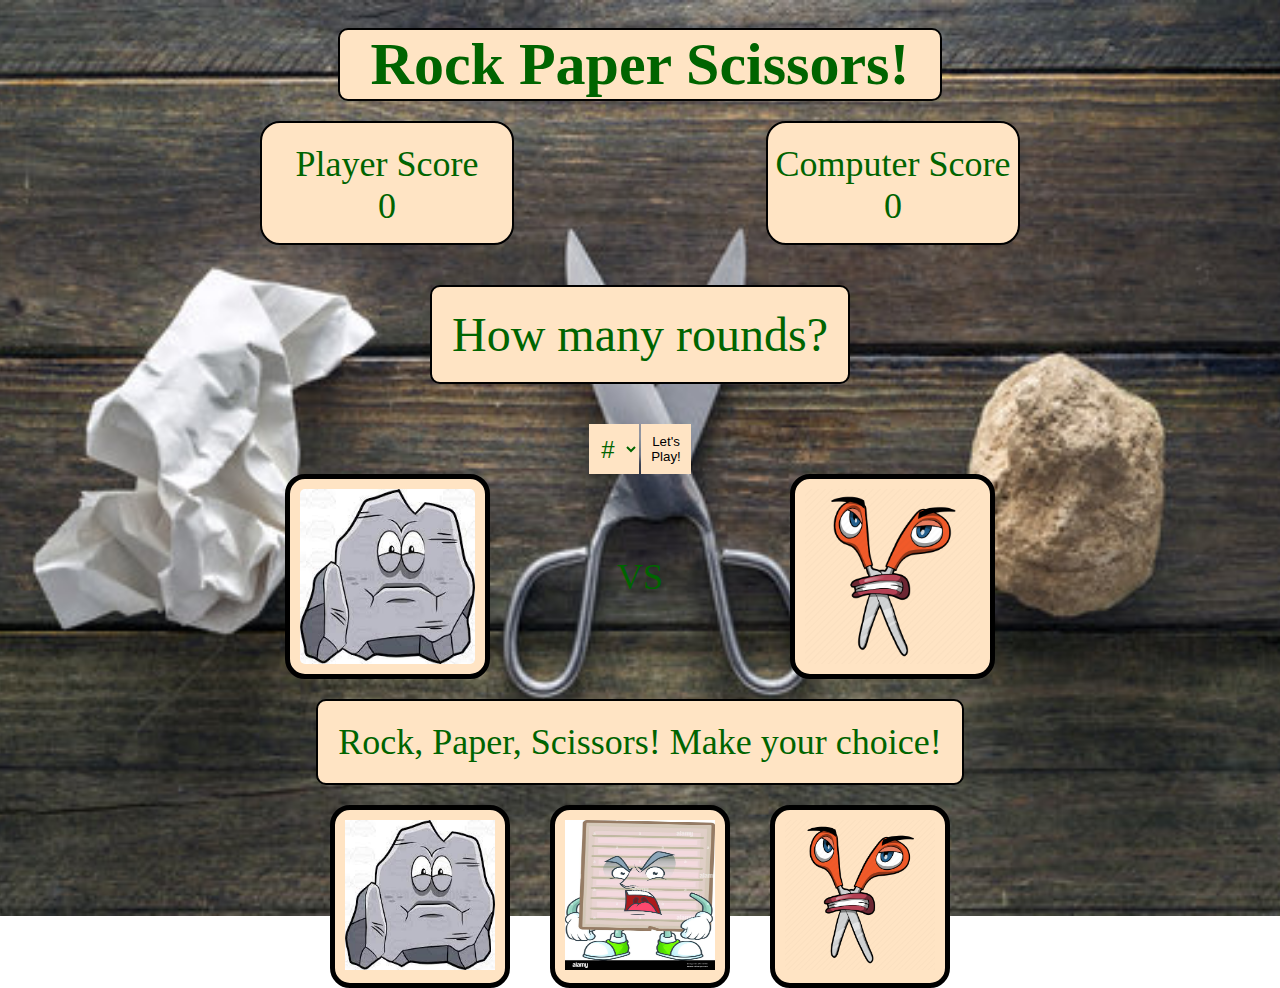
==== index.html @ 719f5393 "Add default round option and change choice functions" ====
<!DOCTYPE html>
<html lang="en">
    <head>
        <meta charset="utf-8">
        <meta name="viewport" content="width=device-width, initial-scale=1.0">
        <title>Rock, Paper, Scissors, Shoot!</title>
        <script src="javascript.js" defer></script>
        <link rel="stylesheet" href="styles.css">
    </head>
    <body>
        <div class="container">
            <h1 class="title">Rock Paper Scissors!</h1>
        </div>
        
        <div class="scoreboard">
            <div class="score player">
                <div class="score-text">Player Score</div>
                <div class="score-number">0</div>
            </div>
            <div class="score computer">
                <div class="score-text">Computer Score</div>
                <div class="score-number">0</div>
            </div>
        </div>
        
        <div class="container-message">
            <div class="game-messages">How many rounds?</div>
            <form>
                <select required id="user-input" class="answer">
                        <option>#</option>
                        <option>3</option>
                        <option>5</option>
                        <option>7</option>
                </select>
                <input class="submit btn" type="button" onclick="gameRounds()" value="Let's Play!"/>
            </form> 
        </div>
        <div class="play-round">
            <img class ="selection player" src="images/rock.jpg" alt ="A rock" width="150px" height="150px">
            <div class="vs">VS</div>
            <img class ="selection computer" src="images/scissors.png" alt ="Sharp scissors" width="150px" height="150px">
        </div>
        
        <div class="container">
            <div class="choose-message">Rock, Paper, Scissors! Make your choice!</div>
        </div>
        <div class="options">
            <button type="button" id="rock" onclick="chooseRock()" value="Rock" class="rock btn"><img src="images/rock.jpg" alt ="A sturdy rock" width="150px" height="150px"></button>
            <button type="button" id="paper" onclick="choosePaper()" value="Paper" class="paper btn"><img src="images/paper.jpg" alt ="A piece of paper" width="150px" height="150px"></button>
            <button type="button" id="scissors" onclick="chooseScissors()" value="Scissors" class="scissors btn"><img src="images/scissors.png" alt ="Sharp scissors" width="150px" height="150px"></button>
        </div>
    </body>
</html>
---- styles.css ----
body {
    background: url("images/background.jpg") no-repeat center center/ cover;
    height: 100vh;
    color: darkgreen;
}

.container {
    display: flex;
    justify-content: center;
}

.container-message {
    display: flex;
    flex-direction: column;
    align-items: center;
}

.answer {
    height: 50px;
    width: 50px;
    background-color: bisque;
    border: 0;
}

form {
    display: flex;
}

.submit {
    height: 50px;
    width: 50px;
    background-color: bisque;
    white-space: initial;
    border: 0;
    margin-left: 2px;
}

.title {
    text-align: center;
    font-size: 60px;
    font-weight: bold;
    margin: 20px;
    border: 2px solid black;
    border-radius: 10px;
    background-color: bisque;
    width: 600px;
}

.scoreboard {
    display: flex;
    justify-content: space-evenly;
}

.score-number {
    text-align: center;
}

.score {
    text-align: center;
    width: 250px;
    height: 100px;
    font-size: 36px;
    border: 2px solid black;
    border-radius:  20px;
    background-color: bisque;
    padding-top: 20px;
}

.game-messages {
    text-align: center;
    font-size: 48px;
    margin: 40px;
    border: 2px solid black;
    border-radius: 10px;
    background-color: bisque;
    padding: 20px;
}

.play-round {
    display: flex;
    justify-content: space-evenly;
}

.selection {
    width: 175px;
    height: 175px;
    border: 5px solid black;
    border-radius: 20px;
    padding: 10px;
    background-color: bisque;
    vertical-align: middle;
}

option,
select {
    font-size: 24px;
    color: darkgreen;
    text-align: center;
}

.vs {
    display: flex;
    flex-direction: column;
    justify-content: center;
    font-size: 36px;
}

.selection.player {
    margin-left: 150px;
}

.selection.computer {
    margin-right: 150px;
}

.choose-message {
    text-align: center;
    font-size: 36px;
    margin: 20px;
    border: 2px solid black;
    border-radius: 10px;
    background-color: bisque;
    padding: 20px;
}

.options {
    display: flex;
    justify-content: center;
}

.options > .btn {
    border: 5px solid black;
    border-radius: 20px;
    padding: 10px;
    background-color: bisque;
}

.image-text {
    text-align: center;
}

.btn:hover {
    background-color: brown;
    cursor: pointer;
}

.paper.btn {
    margin: auto 40px;
}
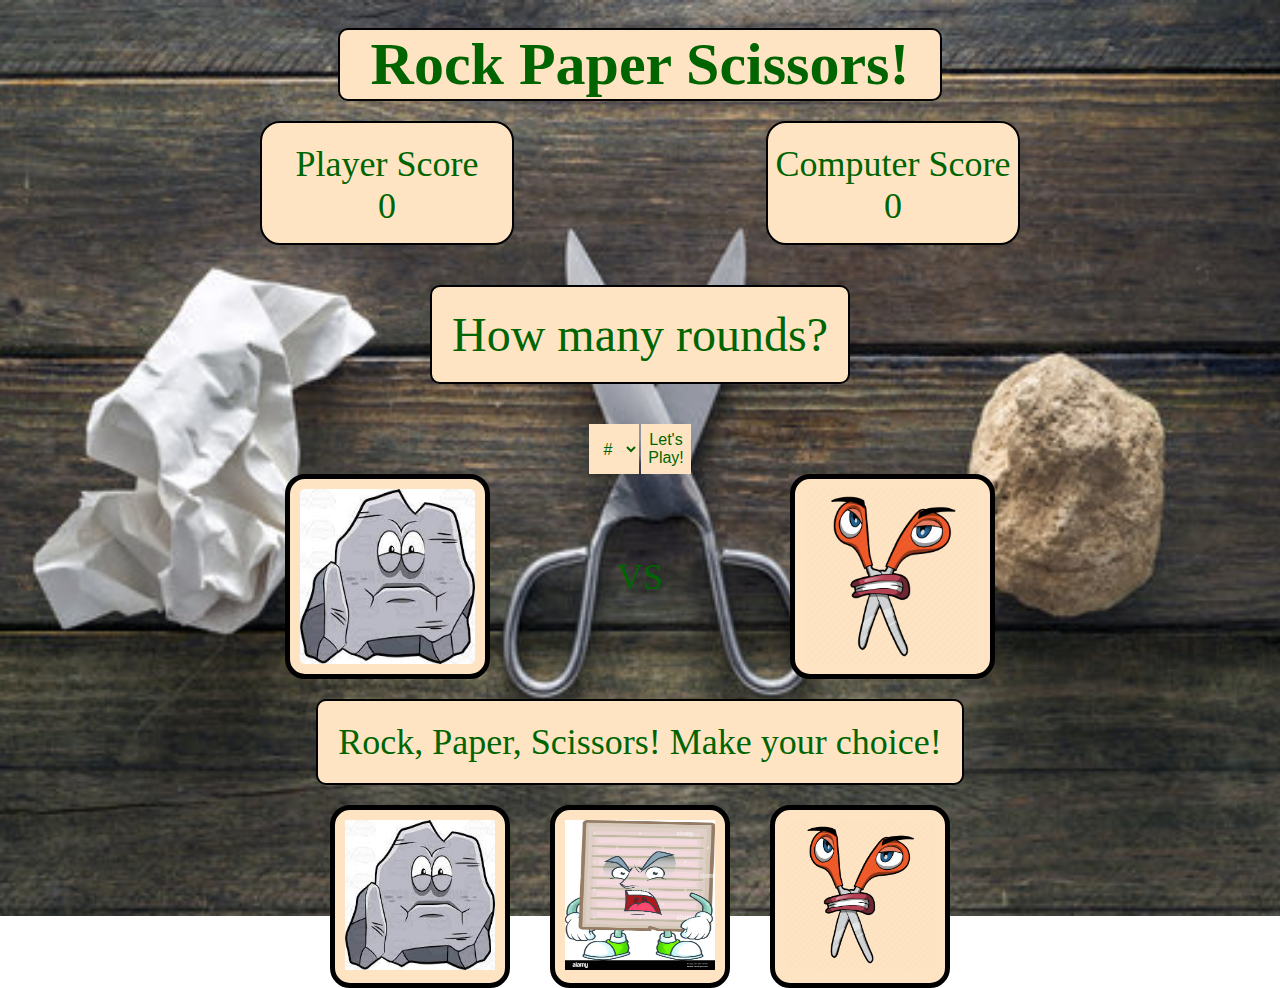
==== commit 4b20810a: "Add ID element to scoreboard" ====
--- a/index.html
+++ b/index.html
@@ -15,11 +15,11 @@
         <div class="scoreboard">
             <div class="score player">
                 <div class="score-text">Player Score</div>
-                <div class="score-number">0</div>
+                <div id="player-score" class="score-number">0</div>
             </div>
             <div class="score computer">
                 <div class="score-text">Computer Score</div>
-                <div class="score-number">0</div>
+                <div id="computer-score" class="score-number">0</div>
             </div>
         </div>
         
--- a/styles.css
+++ b/styles.css
@@ -92,8 +92,9 @@
 }
 
 option,
-select {
-    font-size: 24px;
+select,
+input {
+    font-size: 16px;
     color: darkgreen;
     text-align: center;
 }
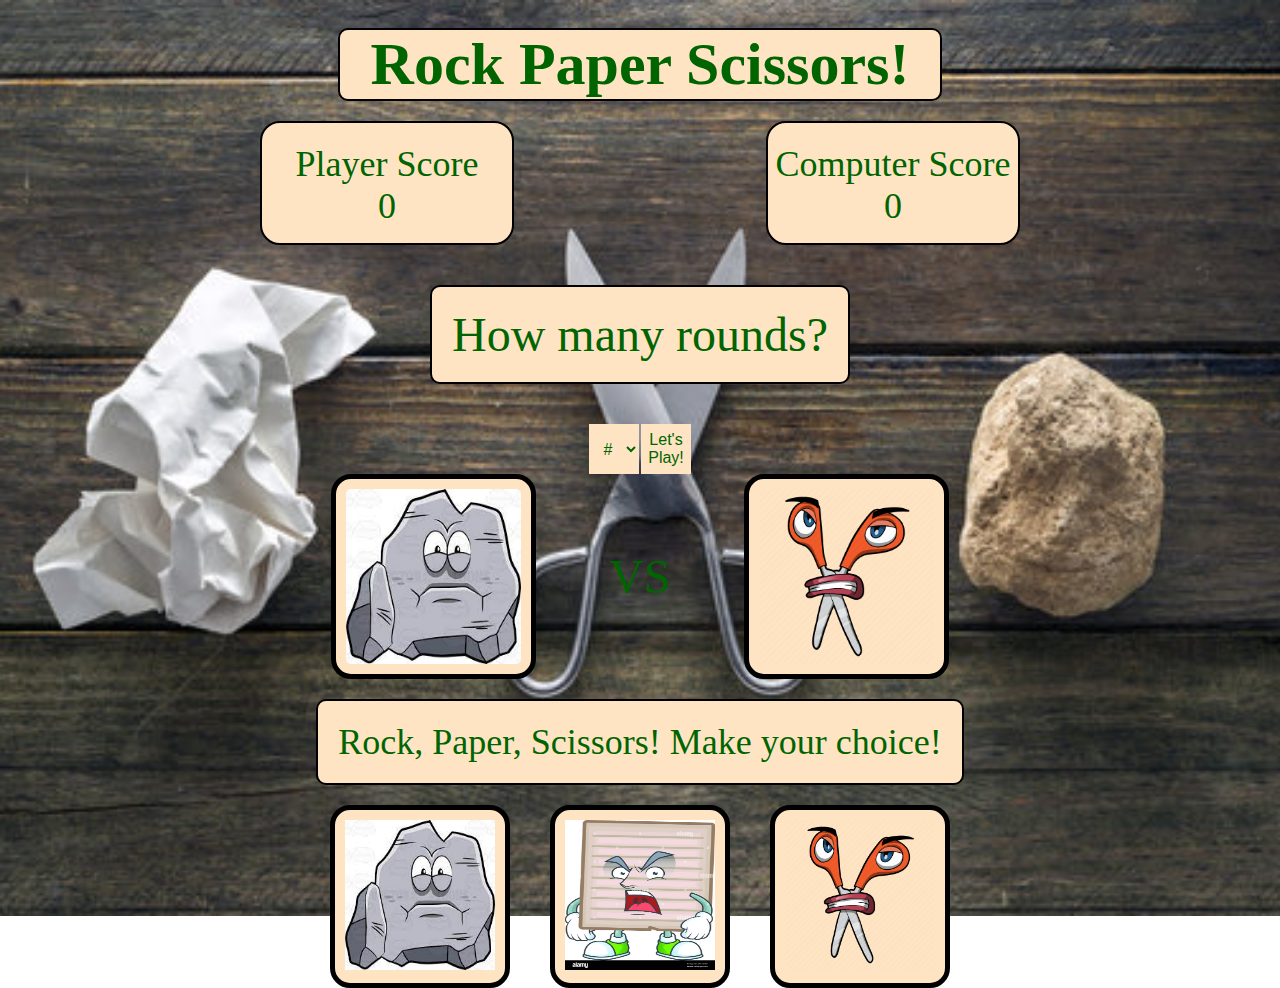
==== commit 8c9871a3: "Fix type after merge that screwed everything up" ====
--- a/index.html
+++ b/index.html
@@ -24,7 +24,7 @@
         </div>
         
         <div class="container-message">
-            <div class="game-messages">How many rounds?</div>
+            <div id = "game-message" class="game-messages">How many rounds?</div>
             <form>
                 <select required id="user-input" class="answer">
                         <option>#</option>
@@ -36,9 +36,9 @@
             </form> 
         </div>
         <div class="play-round">
-            <img class ="selection player" src="images/rock.jpg" alt ="A rock" width="150px" height="150px">
+            <img id="img-player" class ="selection player" src="images/rock.jpg" alt ="A rock" width="150px" height="150px">
             <div class="vs">VS</div>
-            <img class ="selection computer" src="images/scissors.png" alt ="Sharp scissors" width="150px" height="150px">
+            <img id="img-computer" class ="selection computer" src="images/scissors.png" alt ="Sharp scissors" width="150px" height="150px">
         </div>
         
         <div class="container">
--- a/styles.css
+++ b/styles.css
@@ -103,15 +103,15 @@
     display: flex;
     flex-direction: column;
     justify-content: center;
-    font-size: 36px;
+    font-size: 48px;
 }
 
 .selection.player {
-    margin-left: 150px;
+    margin-left: 250px;
 }
 
 .selection.computer {
-    margin-right: 150px;
+    margin-right: 250px;
 }
 
 .choose-message {
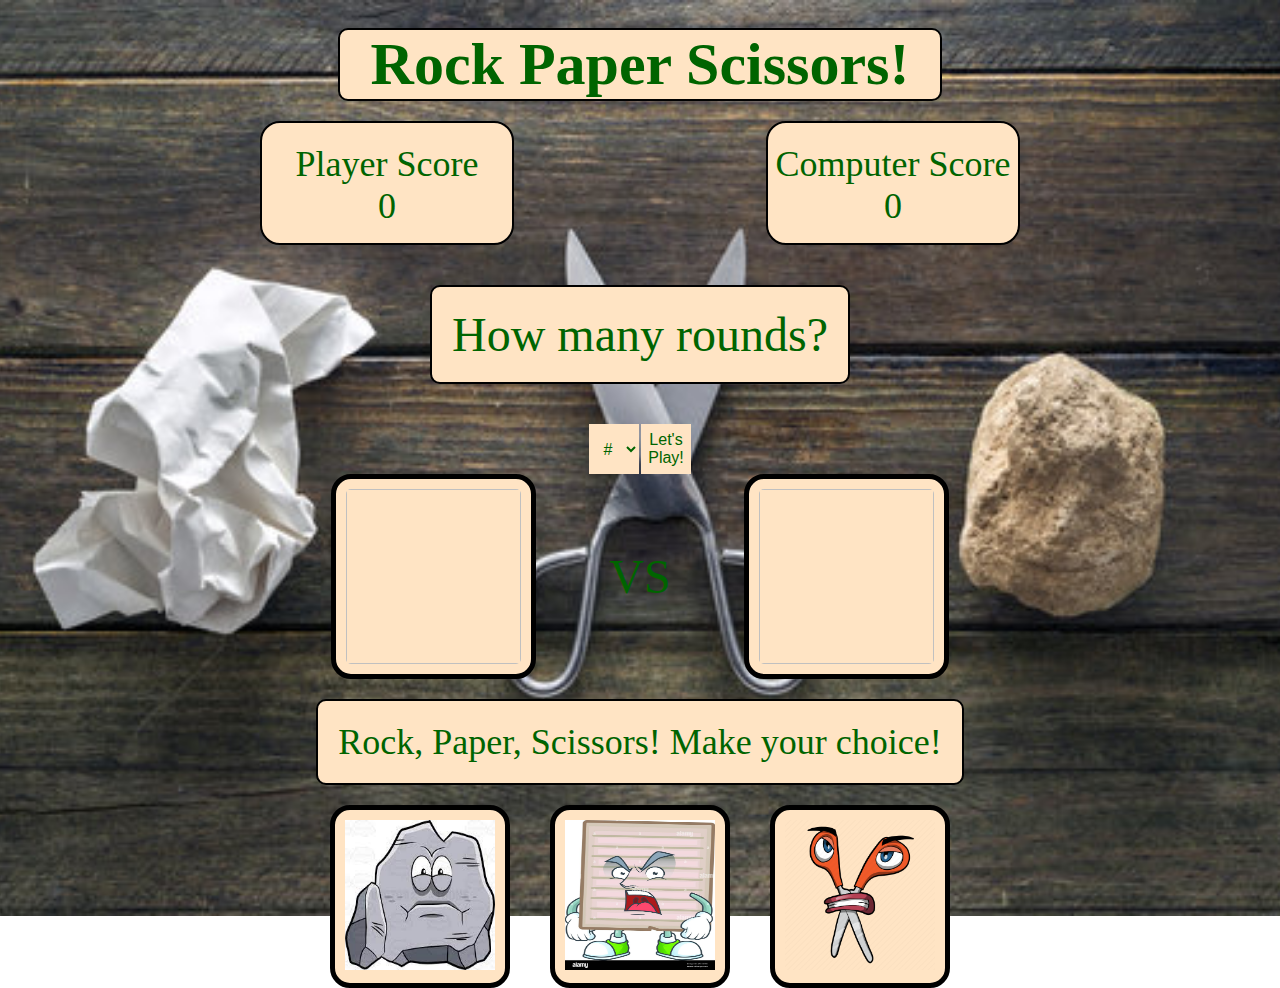
==== commit 29782876: "Remove image from selection before round is played" ====
--- a/index.html
+++ b/index.html
@@ -36,9 +36,9 @@
             </form> 
         </div>
         <div class="play-round">
-            <img id="img-player" class ="selection player" src="images/rock.jpg" alt ="A rock" width="150px" height="150px">
+            <img id="img-player" class ="selection player" width="150px" height="150px">
             <div class="vs">VS</div>
-            <img id="img-computer" class ="selection computer" src="images/scissors.png" alt ="Sharp scissors" width="150px" height="150px">
+            <img id="img-computer" class ="selection computer" width="150px" height="150px">
         </div>
         
         <div class="container">
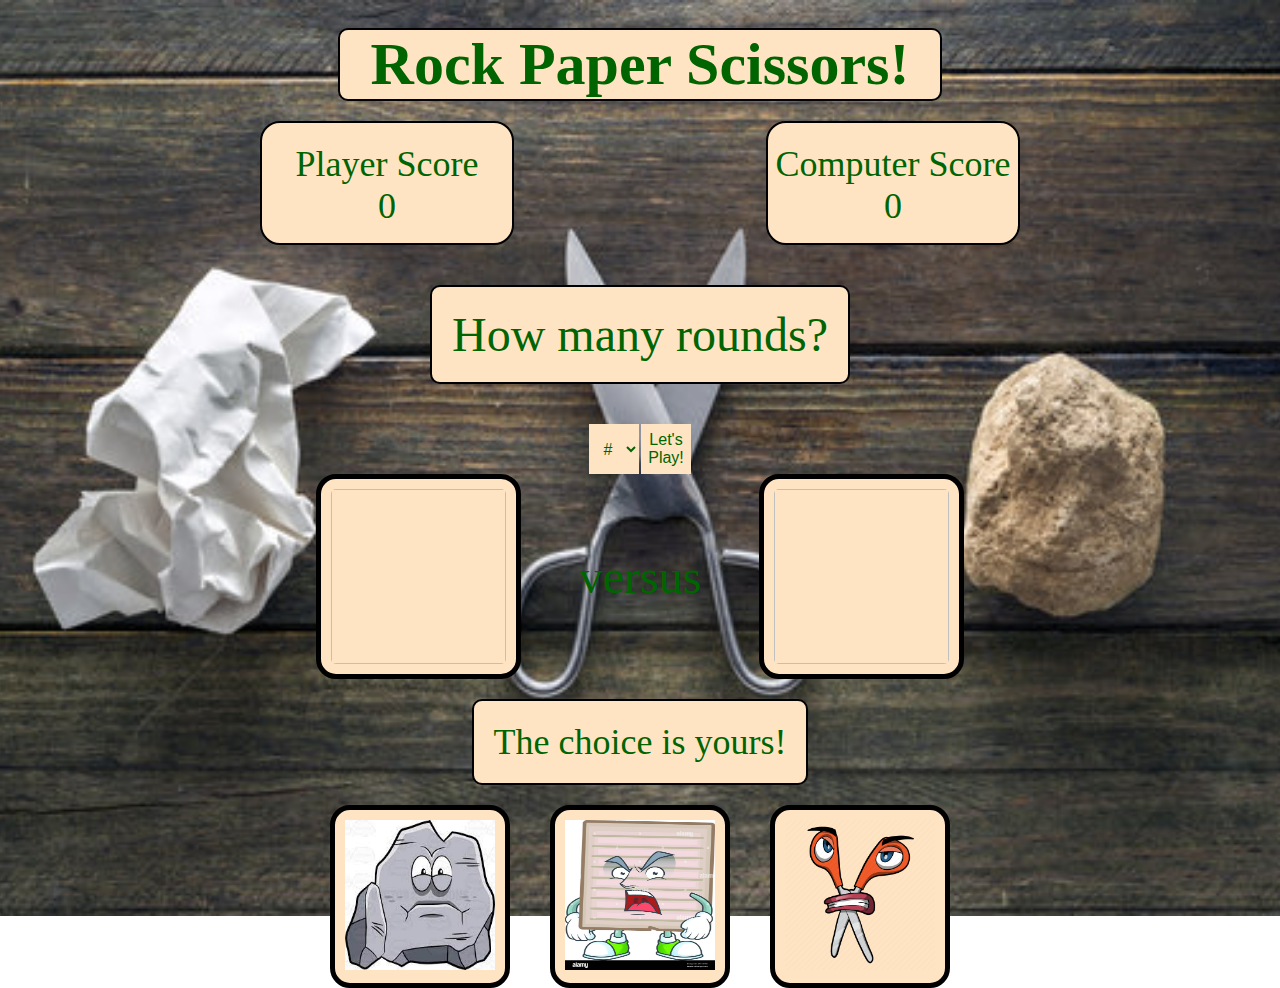
==== commit 86dca79c: "Change default message text" ====
--- a/index.html
+++ b/index.html
@@ -37,17 +37,17 @@
         </div>
         <div class="play-round">
             <img id="img-player" class ="selection player" width="150px" height="150px">
-            <div class="vs">VS</div>
+            <div class="vs">versus</div>
             <img id="img-computer" class ="selection computer" width="150px" height="150px">
         </div>
         
         <div class="container">
-            <div class="choose-message">Rock, Paper, Scissors! Make your choice!</div>
+            <div class="choose-message">The choice is yours!</div>
         </div>
         <div class="options">
-            <button type="button" id="rock" onclick="chooseRock()" value="Rock" class="rock btn"><img src="images/rock.jpg" alt ="A sturdy rock" width="150px" height="150px"></button>
-            <button type="button" id="paper" onclick="choosePaper()" value="Paper" class="paper btn"><img src="images/paper.jpg" alt ="A piece of paper" width="150px" height="150px"></button>
-            <button type="button" id="scissors" onclick="chooseScissors()" value="Scissors" class="scissors btn"><img src="images/scissors.png" alt ="Sharp scissors" width="150px" height="150px"></button>
+            <button type="button" id="rock" class="rock btn" onclick="chooseRock()"><img src="images/rock.jpg" alt ="A sturdy rock" width="150px" height="150px"></button>
+            <button type="button" id="paper" class="paper btn" onclick="choosePaper()"><img src="images/paper.jpg" alt ="A piece of paper" width="150px" height="150px"></button>
+            <button type="button" id="scissors" class="scissors btn" onclick="chooseScissors()"><img src="images/scissors.png" alt ="Sharp scissors" width="150px" height="150px"></button>
         </div>
     </body>
 </html>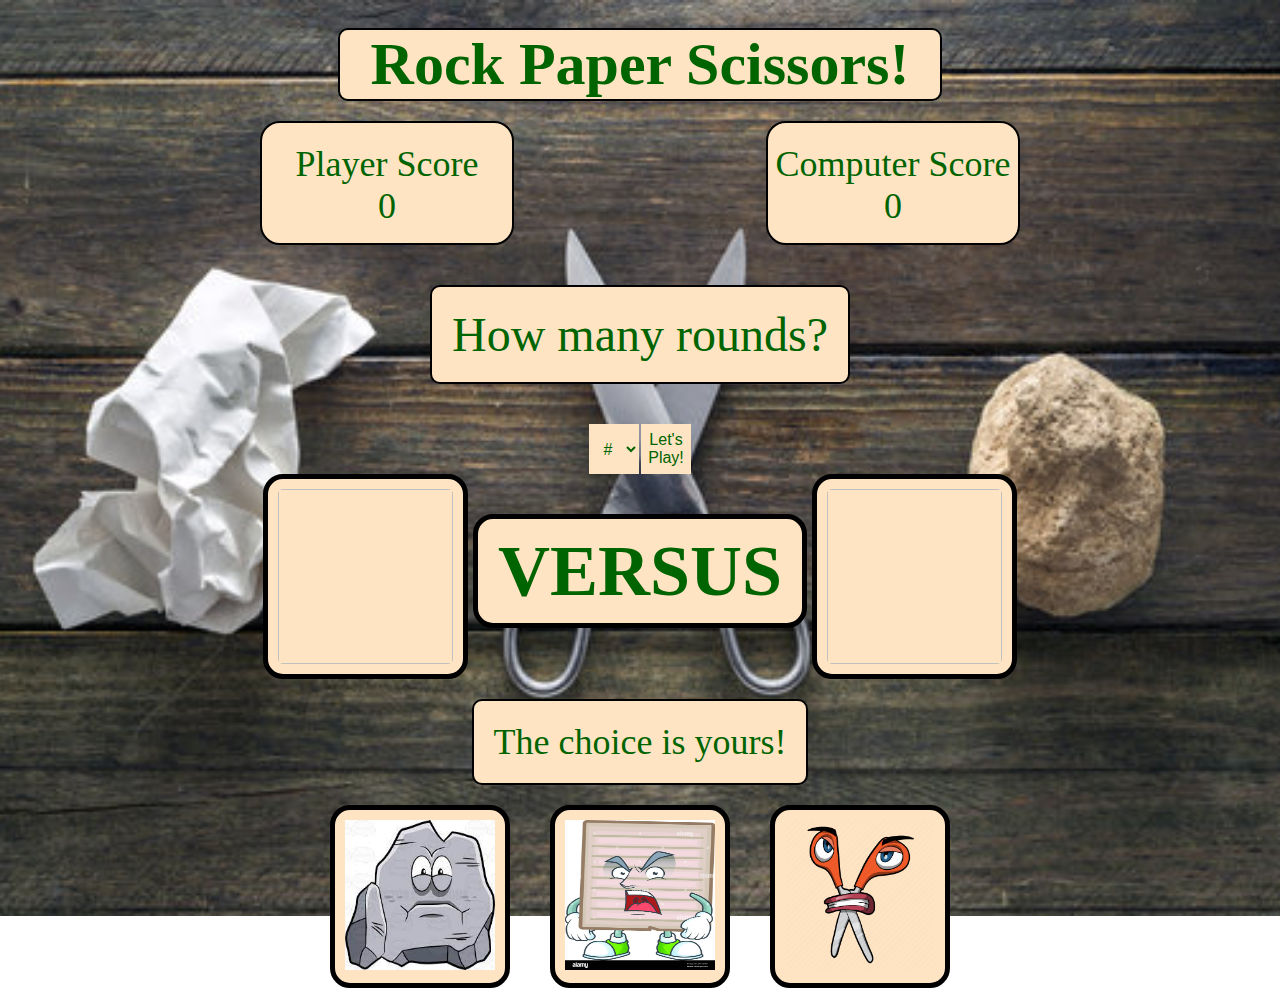
==== commit d1a57afb: "Format code for readability" ====
--- a/index.html
+++ b/index.html
@@ -1,53 +1,99 @@
 <!DOCTYPE html>
 <html lang="en">
-    <head>
-        <meta charset="utf-8">
-        <meta name="viewport" content="width=device-width, initial-scale=1.0">
-        <title>Rock, Paper, Scissors, Shoot!</title>
-        <script src="javascript.js" defer></script>
-        <link rel="stylesheet" href="styles.css">
-    </head>
-    <body>
-        <div class="container">
-            <h1 class="title">Rock Paper Scissors!</h1>
-        </div>
-        
-        <div class="scoreboard">
-            <div class="score player">
-                <div class="score-text">Player Score</div>
-                <div id="player-score" class="score-number">0</div>
-            </div>
-            <div class="score computer">
-                <div class="score-text">Computer Score</div>
-                <div id="computer-score" class="score-number">0</div>
-            </div>
-        </div>
-        
-        <div class="container-message">
-            <div id = "game-message" class="game-messages">How many rounds?</div>
-            <form>
-                <select required id="user-input" class="answer">
-                        <option>#</option>
-                        <option>3</option>
-                        <option>5</option>
-                        <option>7</option>
-                </select>
-                <input class="submit btn" type="button" onclick="gameRounds()" value="Let's Play!"/>
-            </form> 
-        </div>
-        <div class="play-round">
-            <img id="img-player" class ="selection player" width="150px" height="150px">
-            <div class="vs">versus</div>
-            <img id="img-computer" class ="selection computer" width="150px" height="150px">
-        </div>
-        
-        <div class="container">
-            <div class="choose-message">The choice is yours!</div>
-        </div>
-        <div class="options">
-            <button type="button" id="rock" class="rock btn" onclick="chooseRock()"><img src="images/rock.jpg" alt ="A sturdy rock" width="150px" height="150px"></button>
-            <button type="button" id="paper" class="paper btn" onclick="choosePaper()"><img src="images/paper.jpg" alt ="A piece of paper" width="150px" height="150px"></button>
-            <button type="button" id="scissors" class="scissors btn" onclick="chooseScissors()"><img src="images/scissors.png" alt ="Sharp scissors" width="150px" height="150px"></button>
-        </div>
-    </body>
-</html>+  <head>
+    <meta charset="utf-8" />
+    <meta name="viewport" content="width=device-width, initial-scale=1.0" />
+    <title>Rock, Paper, Scissors, Shoot!</title>
+    <script src="javascript.js" defer></script>
+    <link rel="stylesheet" href="styles.css" />
+  </head>
+  <body>
+    <div class="container">
+      <h1 class="title">Rock Paper Scissors!</h1>
+    </div>
+
+    <div class="scoreboard">
+      <div class="score player">
+        <div class="score-text">Player Score</div>
+        <div id="player-score" class="score-number">0</div>
+      </div>
+      <div class="score computer">
+        <div class="score-text">Computer Score</div>
+        <div id="computer-score" class="score-number">0</div>
+      </div>
+    </div>
+
+    <div class="container-message">
+      <div id="game-message" class="game-messages">How many rounds?</div>
+      <form>
+        <select required id="user-input" class="answer">
+          <option>#</option>
+          <option>3</option>
+          <option>5</option>
+          <option>7</option>
+        </select>
+        <input
+          class="submit btn"
+          type="button"
+          onclick="gameRounds()"
+          value="Let's Play!"
+        />
+      </form>
+    </div>
+    <div class="play-round">
+      <img
+        id="img-player"
+        class="selection player"
+        width="150px"
+        height="150px"
+      />
+      <div class="vs">versus</div>
+      <img
+        id="img-computer"
+        class="selection computer"
+        width="150px"
+        height="150px"
+      />
+    </div>
+
+    <div class="container">
+      <div class="choose-message">The choice is yours!</div>
+    </div>
+    <div class="options">
+      <button type="button" id="rock" class="rock btn" onclick="chooseRock()">
+        <img
+          src="images/rock.jpg"
+          alt="A sturdy rock"
+          width="150px"
+          height="150px"
+        />
+      </button>
+      <button
+        type="button"
+        id="paper"
+        class="paper btn"
+        onclick="choosePaper()"
+      >
+        <img
+          src="images/paper.jpg"
+          alt="A piece of paper"
+          width="150px"
+          height="150px"
+        />
+      </button>
+      <button
+        type="button"
+        id="scissors"
+        class="scissors btn"
+        onclick="chooseScissors()"
+      >
+        <img
+          src="images/scissors.png"
+          alt="Sharp scissors"
+          width="150px"
+          height="150px"
+        />
+      </button>
+    </div>
+  </body>
+</html>
--- a/styles.css
+++ b/styles.css
@@ -1,150 +1,158 @@
 body {
-    background: url("images/background.jpg") no-repeat center center/ cover;
-    height: 100vh;
-    color: darkgreen;
+  background: url("images/background.jpg") no-repeat center center/ cover;
+  height: 100vh;
+  color: darkgreen;
 }
 
 .container {
-    display: flex;
-    justify-content: center;
+  display: flex;
+  justify-content: center;
 }
 
 .container-message {
-    display: flex;
-    flex-direction: column;
-    align-items: center;
+  display: flex;
+  flex-direction: column;
+  align-items: center;
 }
 
 .answer {
-    height: 50px;
-    width: 50px;
-    background-color: bisque;
-    border: 0;
+  height: 50px;
+  width: 50px;
+  background-color: bisque;
+  border: 0;
 }
 
 form {
-    display: flex;
+  display: flex;
 }
 
 .submit {
-    height: 50px;
-    width: 50px;
-    background-color: bisque;
-    white-space: initial;
-    border: 0;
-    margin-left: 2px;
+  height: 50px;
+  width: 50px;
+  background-color: bisque;
+  white-space: initial;
+  border: 0;
+  margin-left: 2px;
 }
 
 .title {
-    text-align: center;
-    font-size: 60px;
-    font-weight: bold;
-    margin: 20px;
-    border: 2px solid black;
-    border-radius: 10px;
-    background-color: bisque;
-    width: 600px;
+  text-align: center;
+  font-size: 60px;
+  font-weight: bold;
+  margin: 20px;
+  border: 2px solid black;
+  border-radius: 10px;
+  background-color: bisque;
+  width: 600px;
 }
 
 .scoreboard {
-    display: flex;
-    justify-content: space-evenly;
+  display: flex;
+  justify-content: space-evenly;
 }
 
 .score-number {
-    text-align: center;
+  text-align: center;
 }
 
 .score {
-    text-align: center;
-    width: 250px;
-    height: 100px;
-    font-size: 36px;
-    border: 2px solid black;
-    border-radius:  20px;
-    background-color: bisque;
-    padding-top: 20px;
+  text-align: center;
+  width: 250px;
+  height: 100px;
+  font-size: 36px;
+  border: 2px solid black;
+  border-radius: 20px;
+  background-color: bisque;
+  padding-top: 20px;
 }
 
 .game-messages {
-    text-align: center;
-    font-size: 48px;
-    margin: 40px;
-    border: 2px solid black;
-    border-radius: 10px;
-    background-color: bisque;
-    padding: 20px;
+  text-align: center;
+  font-size: 48px;
+  margin: 40px;
+  border: 2px solid black;
+  border-radius: 10px;
+  background-color: bisque;
+  padding: 20px;
 }
 
 .play-round {
-    display: flex;
-    justify-content: space-evenly;
+  display: flex;
+  justify-content: space-evenly;
 }
 
 .selection {
-    width: 175px;
-    height: 175px;
-    border: 5px solid black;
-    border-radius: 20px;
-    padding: 10px;
-    background-color: bisque;
-    vertical-align: middle;
+  width: 175px;
+  height: 175px;
+  border: 5px solid black;
+  border-radius: 20px;
+  padding: 10px;
+  background-color: bisque;
+  vertical-align: middle;
 }
 
 option,
 select,
 input {
-    font-size: 16px;
-    color: darkgreen;
-    text-align: center;
+  font-size: 16px;
+  color: darkgreen;
+  text-align: center;
 }
 
 .vs {
-    display: flex;
-    flex-direction: column;
-    justify-content: center;
-    font-size: 48px;
+  display: flex;
+  flex-direction: column;
+  justify-content: center;
+  font-size: 72px;
+  font-weight: bold;
+  text-transform: uppercase;
+  background-color: bisque;
+  border: 5px solid black;
+  border-radius: 20px;
+  height: 100px;
+  padding: 2px 20px;
+  margin-top: 40px;
 }
 
 .selection.player {
-    margin-left: 250px;
+  margin-left: 250px;
 }
 
 .selection.computer {
-    margin-right: 250px;
+  margin-right: 250px;
 }
 
 .choose-message {
-    text-align: center;
-    font-size: 36px;
-    margin: 20px;
-    border: 2px solid black;
-    border-radius: 10px;
-    background-color: bisque;
-    padding: 20px;
+  text-align: center;
+  font-size: 36px;
+  margin: 20px;
+  border: 2px solid black;
+  border-radius: 10px;
+  background-color: bisque;
+  padding: 20px;
 }
 
 .options {
-    display: flex;
-    justify-content: center;
+  display: flex;
+  justify-content: center;
 }
 
 .options > .btn {
-    border: 5px solid black;
-    border-radius: 20px;
-    padding: 10px;
-    background-color: bisque;
+  border: 5px solid black;
+  border-radius: 20px;
+  padding: 10px;
+  background-color: bisque;
 }
 
 .image-text {
-    text-align: center;
+  text-align: center;
 }
 
 .btn:hover {
-    background-color: brown;
-    cursor: pointer;
+  background-color: brown;
+  cursor: pointer;
 }
 
 .paper.btn {
-    margin: auto 40px;
-}+  margin: auto 40px;
+}
